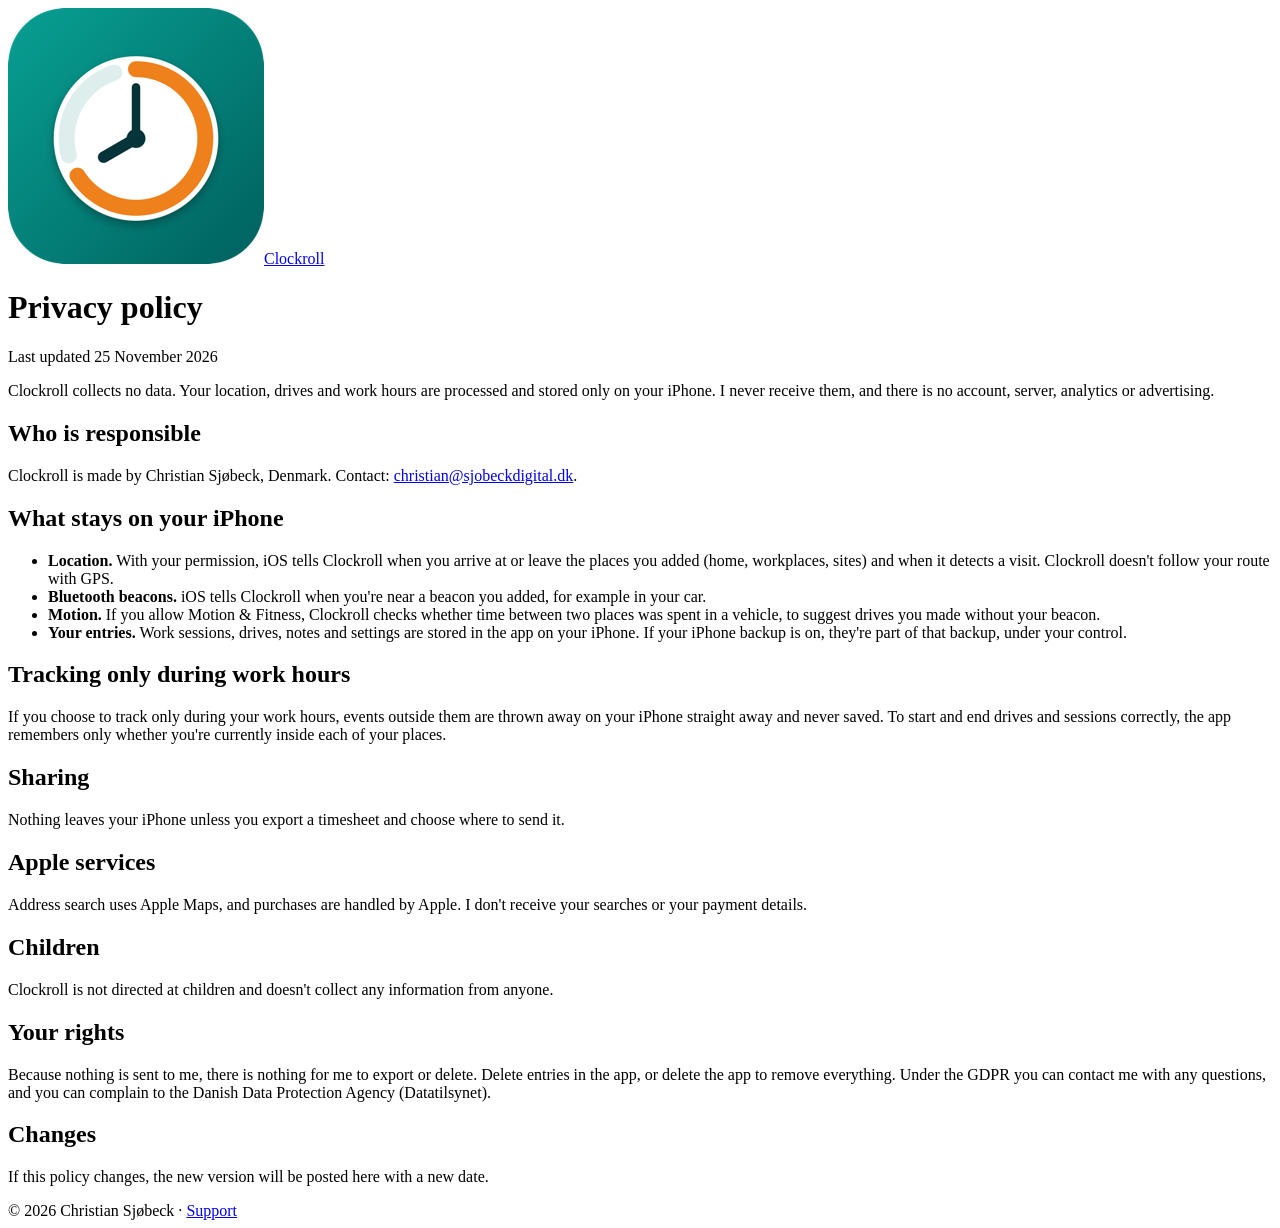
==== privacy/index.html @ bb225ab8 "Update privacy/index.html" ====
<!doctype html>
<html lang="en">
<head>
<meta charset="utf-8">
<meta name="viewport" content="width=device-width, initial-scale=1, viewport-fit=cover">
<title>Clockroll Privacy Policy</title>
<meta name="description" content="How Clockroll handles your location and work hours.">
<link rel="stylesheet" href="https://fonts.googleapis.com/css2?family=Space+Grotesk:wght@600;700&family=Inter:wght@400;600&display=swap">
<link rel="stylesheet" href="../style.css">
<link rel="icon" href="../icon.png">
</head>
<body>
<header><a class="brand" href="../"><img src="../icon.png" alt=""><span>Clockroll</span></a></header>
<main>
  <h1>Privacy policy</h1>
  <p class="updated">Last updated 25 November 2026</p>

  <p class="lede">Clockroll collects no data. Your location, drives and work hours are processed and stored only on your iPhone. I never receive them, and there is no account, server, analytics or advertising.</p>

  <h2>Who is responsible</h2>
  <p>Clockroll is made by Christian Sjøbeck, Denmark. Contact: <a href="mailto:christian@sjobeckdigital.dk">christian@sjobeckdigital.dk</a>.</p>

  <h2>What stays on your iPhone</h2>
  <ul>
    <li><strong>Location.</strong> With your permission, iOS tells Clockroll when you arrive at or leave the places you added (home, workplaces, sites) and when it detects a visit. Clockroll doesn't follow your route with GPS.</li>
    <li><strong>Bluetooth beacons.</strong> iOS tells Clockroll when you're near a beacon you added, for example in your car.</li>
    <li><strong>Motion.</strong> If you allow Motion &amp; Fitness, Clockroll checks whether time between two places was spent in a vehicle, to suggest drives you made without your beacon.</li>
    <li><strong>Your entries.</strong> Work sessions, drives, notes and settings are stored in the app on your iPhone. If your iPhone backup is on, they're part of that backup, under your control.</li>
  </ul>

  <h2>Tracking only during work hours</h2>
  <p>If you choose to track only during your work hours, events outside them are thrown away on your iPhone straight away and never saved. To start and end drives and sessions correctly, the app remembers only whether you're currently inside each of your places.</p>

  <h2>Sharing</h2>
  <p>Nothing leaves your iPhone unless you export a timesheet and choose where to send it.</p>

  <h2>Apple services</h2>
  <p>Address search uses Apple Maps, and purchases are handled by Apple. I don't receive your searches or your payment details.</p>

  <h2>Children</h2>
  <p>Clockroll is not directed at children and doesn't collect any information from anyone.</p>

  <h2>Your rights</h2>
  <p>Because nothing is sent to me, there is nothing for me to export or delete. Delete entries in the app, or delete the app to remove everything. Under the GDPR you can contact me with any questions, and you can complain to the Danish Data Protection Agency (Datatilsynet).</p>

  <h2>Changes</h2>
  <p>If this policy changes, the new version will be posted here with a new date.</p>
</main>
<footer>© 2026 Christian Sjøbeck · <a href="../support/">Support</a></footer>
</body>
</html>
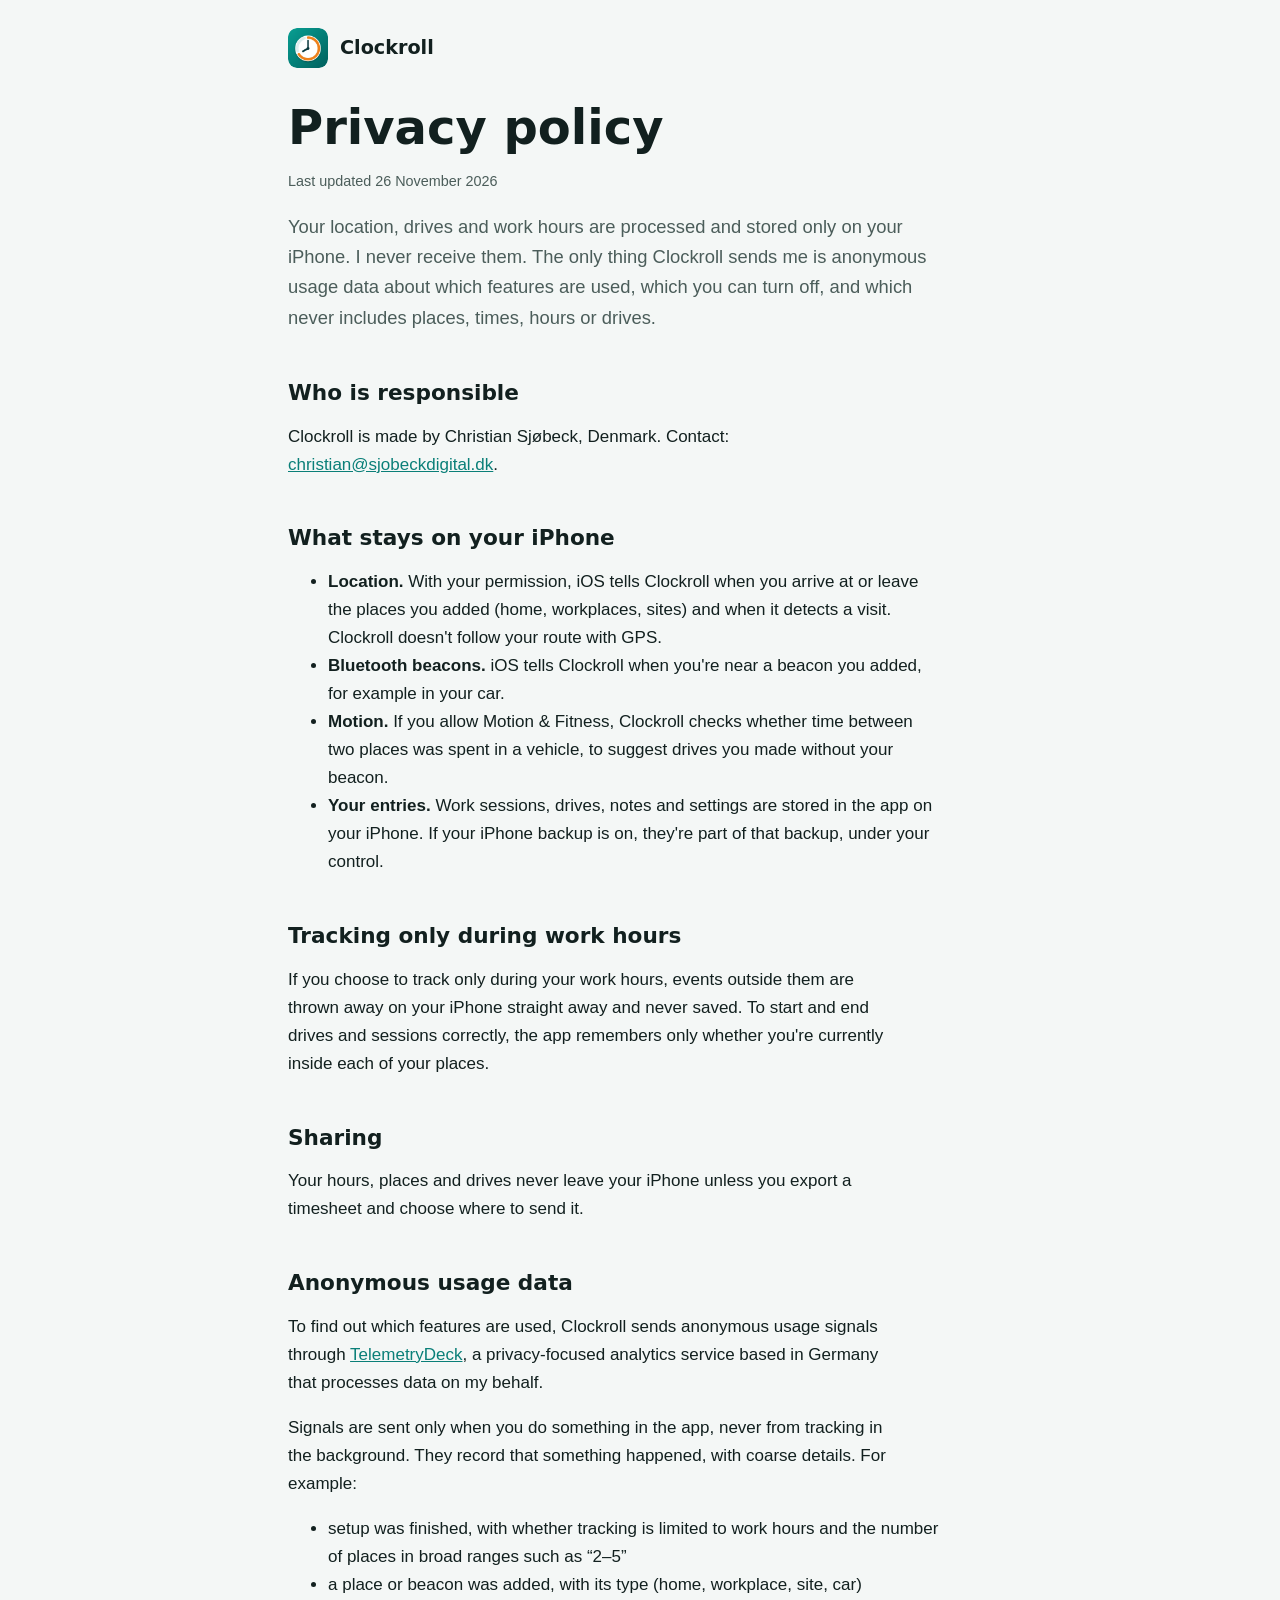
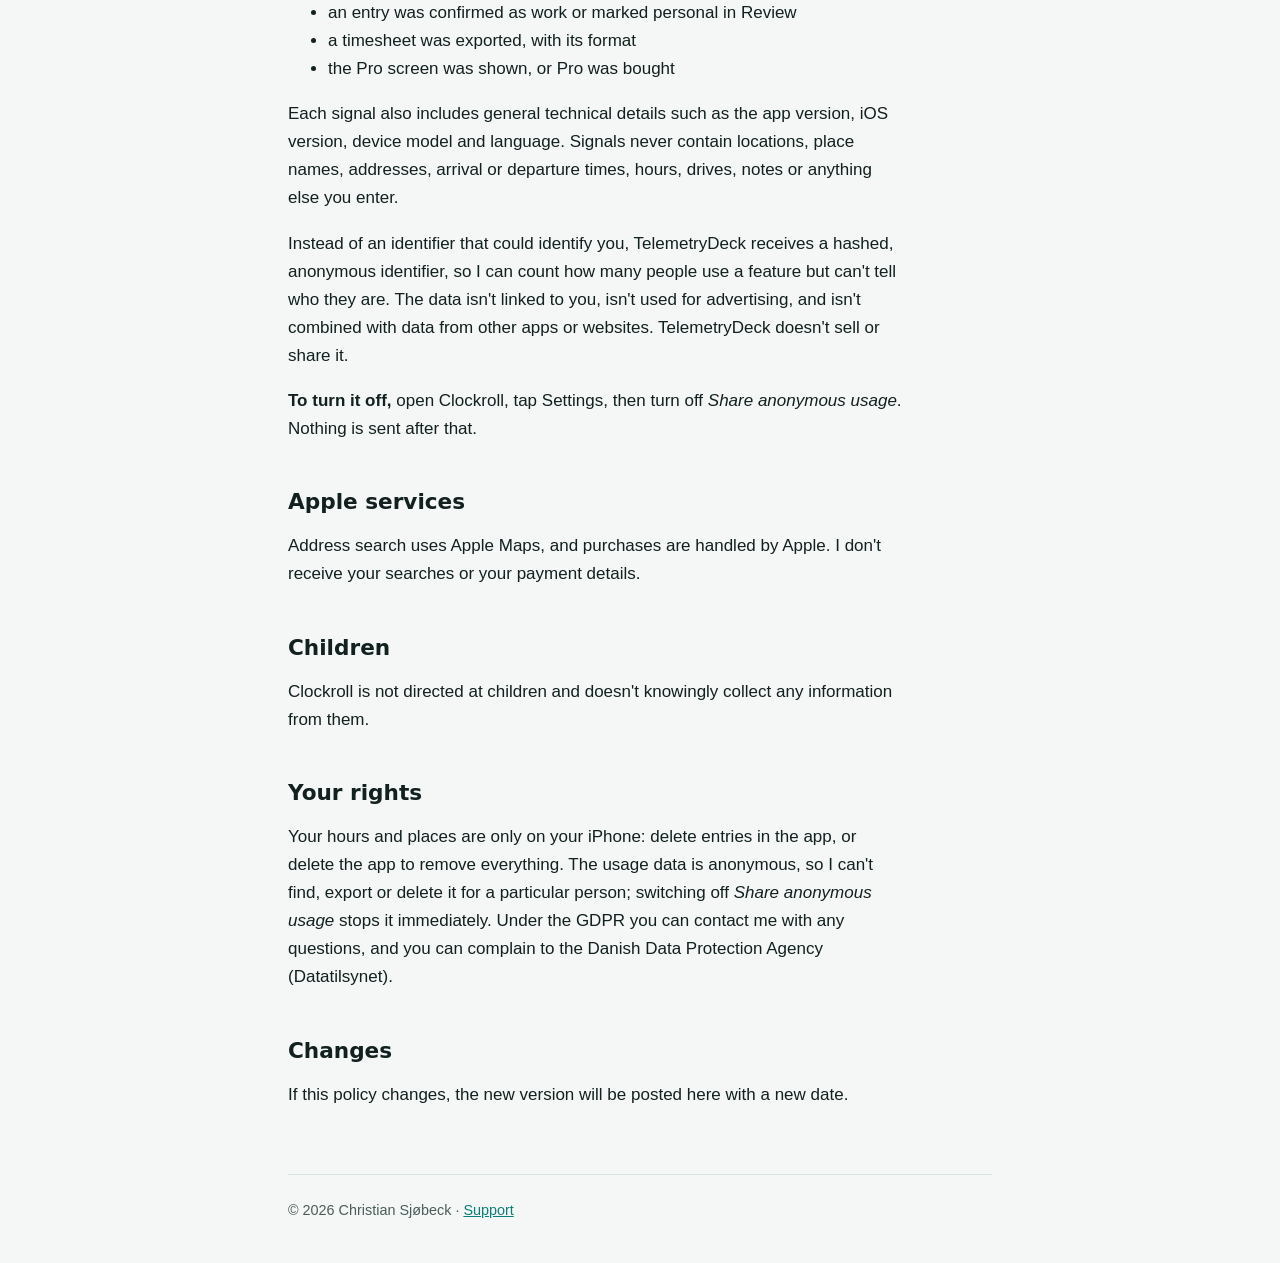
==== commit 1cc60440: "Update privacy/index.html" ====
--- a/privacy/index.html
+++ b/privacy/index.html
@@ -13,9 +13,9 @@
 <header><a class="brand" href="../"><img src="../icon.png" alt=""><span>Clockroll</span></a></header>
 <main>
   <h1>Privacy policy</h1>
-  <p class="updated">Last updated 25 November 2026</p>
+  <p class="updated">Last updated 26 November 2026</p>
 
-  <p class="lede">Clockroll collects no data. Your location, drives and work hours are processed and stored only on your iPhone. I never receive them, and there is no account, server, analytics or advertising.</p>
+  <p class="lede">Your location, drives and work hours are processed and stored only on your iPhone. I never receive them. The only thing Clockroll sends me is anonymous usage data about which features are used, which you can turn off, and which never includes places, times, hours or drives.</p>
 
   <h2>Who is responsible</h2>
   <p>Clockroll is made by Christian Sjøbeck, Denmark. Contact: <a href="mailto:christian@sjobeckdigital.dk">christian@sjobeckdigital.dk</a>.</p>
@@ -32,16 +32,30 @@
   <p>If you choose to track only during your work hours, events outside them are thrown away on your iPhone straight away and never saved. To start and end drives and sessions correctly, the app remembers only whether you're currently inside each of your places.</p>
 
   <h2>Sharing</h2>
-  <p>Nothing leaves your iPhone unless you export a timesheet and choose where to send it.</p>
+  <p>Your hours, places and drives never leave your iPhone unless you export a timesheet and choose where to send it.</p>
+
+  <h2>Anonymous usage data</h2>
+  <p>To find out which features are used, Clockroll sends anonymous usage signals through <a href="https://telemetrydeck.com/privacy/">TelemetryDeck</a>, a privacy-focused analytics service based in Germany that processes data on my behalf.</p>
+  <p>Signals are sent only when you do something in the app, never from tracking in the background. They record that something happened, with coarse details. For example:</p>
+  <ul>
+    <li>setup was finished, with whether tracking is limited to work hours and the number of places in broad ranges such as “2–5”</li>
+    <li>a place or beacon was added, with its type (home, workplace, site, car)</li>
+    <li>an entry was confirmed as work or marked personal in Review</li>
+    <li>a timesheet was exported, with its format</li>
+    <li>the Pro screen was shown, or Pro was bought</li>
+  </ul>
+  <p>Each signal also includes general technical details such as the app version, iOS version, device model and language. Signals never contain locations, place names, addresses, arrival or departure times, hours, drives, notes or anything else you enter.</p>
+  <p>Instead of an identifier that could identify you, TelemetryDeck receives a hashed, anonymous identifier, so I can count how many people use a feature but can't tell who they are. The data isn't linked to you, isn't used for advertising, and isn't combined with data from other apps or websites. TelemetryDeck doesn't sell or share it.</p>
+  <p><strong>To turn it off,</strong> open Clockroll, tap Settings, then turn off <em>Share anonymous usage</em>. Nothing is sent after that.</p>
 
   <h2>Apple services</h2>
   <p>Address search uses Apple Maps, and purchases are handled by Apple. I don't receive your searches or your payment details.</p>
 
   <h2>Children</h2>
-  <p>Clockroll is not directed at children and doesn't collect any information from anyone.</p>
+  <p>Clockroll is not directed at children and doesn't knowingly collect any information from them.</p>
 
   <h2>Your rights</h2>
-  <p>Because nothing is sent to me, there is nothing for me to export or delete. Delete entries in the app, or delete the app to remove everything. Under the GDPR you can contact me with any questions, and you can complain to the Danish Data Protection Agency (Datatilsynet).</p>
+  <p>Your hours and places are only on your iPhone: delete entries in the app, or delete the app to remove everything. The usage data is anonymous, so I can't find, export or delete it for a particular person; switching off <em>Share anonymous usage</em> stops it immediately. Under the GDPR you can contact me with any questions, and you can complain to the Danish Data Protection Agency (Datatilsynet).</p>
 
   <h2>Changes</h2>
   <p>If this policy changes, the new version will be posted here with a new date.</p>
--- a/style.css
+++ b/style.css
@@ -0,0 +1,58 @@
+/* Clockroll site: the app's teal and amber. Light and dark follow the visitor's system. */
+:root {
+  --bg: #f4f7f6;
+  --card: #ffffff;
+  --fg: #12201f;
+  --muted: #4b5d5a;
+  --line: #d9e3e1;
+  --accent: #0a7f78;
+  --amber: #b85d0c;
+  --display: "Space Grotesk", "Avenir Next", system-ui, sans-serif;
+  --body: "Inter", -apple-system, "Segoe UI", sans-serif;
+  color-scheme: light;
+}
+@media (prefers-color-scheme: dark) {
+  :root {
+    --bg: #0d1514;
+    --card: #152120;
+    --fg: #e6eeed;
+    --muted: #9fb1ae;
+    --line: #26332f;
+    --accent: #3cc2b8;
+    --amber: #f0a050;
+    color-scheme: dark;
+  }
+}
+* { box-sizing: border-box; }
+body { margin: 0; background: var(--bg); color: var(--fg); font: 400 1.0625rem/1.65 var(--body);
+       padding-left: max(16px, env(safe-area-inset-left, 0px)); padding-right: max(16px, env(safe-area-inset-right, 0px)); }
+main, header, footer { max-width: 44rem; margin: 0 auto; }
+header { padding-block: 28px 8px; display: flex; align-items: center; justify-content: space-between; gap: 12px; }
+header a.brand { color: inherit; text-decoration: none; display: flex; align-items: center; gap: 12px; }
+header img { width: 40px; height: 40px; border-radius: 9px; }
+header span { font: 700 1.2rem/1 var(--display); }
+header .lang { font-size: 0.9rem; }
+main { padding-block: 24px 48px; }
+h1, h2, h3 { font-family: var(--display); line-height: 1.15; text-wrap: balance; }
+h1 { font-size: clamp(2rem, 6vw, 3rem); margin: 0 0 12px; }
+h2 { font-size: 1.35rem; margin: 2.2em 0 0.5em; }
+h3 { font-size: 1.05rem; margin: 1.6em 0 0.3em; }
+p, li { max-width: 65ch; }
+a { color: var(--accent); }
+a:focus-visible { outline: 2px solid var(--accent); outline-offset: 3px; border-radius: 3px; }
+.lede { color: var(--muted); font-size: 1.15rem; }
+.updated { color: var(--muted); font-size: 0.9rem; }
+footer { padding-block: 24px 40px; border-top: 1px solid var(--line); color: var(--muted); font-size: 0.9rem; }
+
+/* A day like the app's Today card: a running session and the entries before it. */
+.day { background: var(--card); border: 1px solid var(--line); border-radius: 18px; padding: 18px 20px; margin: 28px 0;
+       display: grid; gap: 10px; font-variant-numeric: tabular-nums; }
+.day .now { display: flex; justify-content: space-between; align-items: baseline; color: var(--amber); font-weight: 600; }
+.day .timer { font: 600 2.6rem/1 var(--display); }
+.entry { display: flex; gap: 12px; align-items: baseline; padding-top: 10px; border-top: 1px solid var(--line); }
+.entry .what { flex: 1; min-width: 0; }
+.entry .what small { display: block; color: var(--muted); }
+.entry .pill { font-size: 0.75rem; font-weight: 600; color: var(--amber); border: 1px solid currentColor; border-radius: 999px; padding: 0 8px; }
+ul.plain { padding-left: 1.2em; }
+.store { display: inline-block; margin-top: 8px; padding: 10px 18px; border-radius: 12px; background: var(--fg); color: var(--bg);
+         text-decoration: none; font-weight: 600; }
